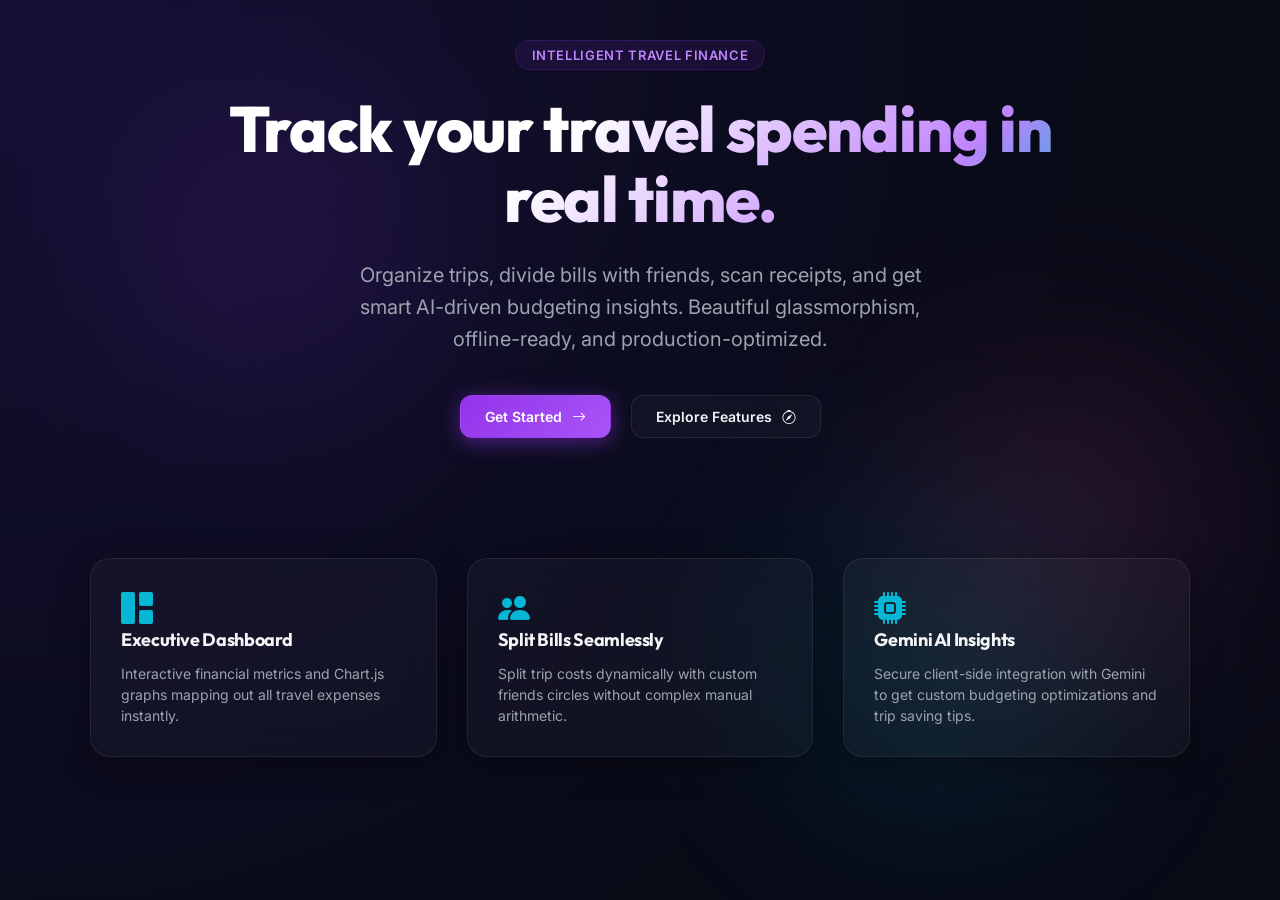
==== index.html @ d03bc019 "initial changes" ====
<!DOCTYPE html>
<html lang="en" data-theme="dark">
<head>
    <meta charset="UTF-8">
    <meta name="viewport" content="width=device-width, initial-scale=1.0">
    <title>TravelX - Modern Travel Expense Tracker</title>
    <link rel="stylesheet" href="style.css?v=1.0.1">
    <link rel="stylesheet" href="https://cdn.jsdelivr.net/npm/bootstrap-icons@1.11.3/font/bootstrap-icons.min.css">
    <script src="theme.js"></script>
</head>
<body>
    <!-- Decorative Background Orbs -->
    <div class="orb orb-primary"></div>
    <div class="orb orb-secondary"></div>
    <div class="orb orb-accent"></div>

    <!-- Main Container -->
    <main class="hero-section">
        <div class="hero-tag">Intelligent Travel Finance</div>
        <h1 class="hero-title">Track your travel spending in real time.</h1>
        <p class="hero-desc">
            Organize trips, divide bills with friends, scan receipts, and get smart AI-driven budgeting insights. Beautiful glassmorphism, offline-ready, and production-optimized.
        </p>
        <div class="hero-buttons">
            <button class="btn btn-primary" id="cta-start">
                Get Started <i class="bi bi-arrow-right"></i>
            </button>
            <button class="btn btn-secondary" id="cta-features">
                Explore Features <i class="bi bi-compass"></i>
            </button>
        </div>

        <!-- Features Showcase Grid -->
        <div class="features-preview" id="features-section">
            <div class="feature-box glass">
                <i class="feature-icon bi bi-grid-1x2-fill"></i>
                <h3 class="feature-title">Executive Dashboard</h3>
                <p class="feature-desc">Interactive financial metrics and Chart.js graphs mapping out all travel expenses instantly.</p>
            </div>
            <div class="feature-box glass">
                <i class="feature-icon bi bi-people-fill"></i>
                <h3 class="feature-title">Split Bills Seamlessly</h3>
                <p class="feature-desc">Split trip costs dynamically with custom friends circles without complex manual arithmetic.</p>
            </div>
            <div class="feature-box glass">
                <i class="feature-icon bi bi-cpu-fill"></i>
                <h3 class="feature-title">Gemini AI Insights</h3>
                <p class="feature-desc">Secure client-side integration with Gemini to get custom budgeting optimizations and trip saving tips.</p>
            </div>
        </div>
    </main>

    <script>
        document.getElementById("cta-start").addEventListener("click", () => {
            const user = localStorage.getItem("travel_tracker_user");
            if (user) {
                window.location.href = "dashboard.html";
            } else {
                window.location.href = "login.html";
            }
        });

        document.getElementById("cta-features").addEventListener("click", () => {
            document.getElementById("features-section").scrollIntoView({ behavior: "smooth" });
        });
    </script>
</body>
</html>
---- style.css ----
@import url('https://fonts.googleapis.com/css2?family=Inter:wght@300;400;500;600;700&family=Outfit:wght@300;400;500;600;700;800&display=swap');

/* --- DESIGN TOKENS / CSS VARIABLES --- */
:root {
    /* Fonts */
    --font-primary: 'Inter', sans-serif;
    --font-display: 'Outfit', sans-serif;

    /* Transition Speeds */
    --transition-fast: 0.2s cubic-bezier(0.4, 0, 0.2, 1);
    --transition-normal: 0.3s cubic-bezier(0.4, 0, 0.2, 1);
    --transition-slow: 0.5s cubic-bezier(0.4, 0, 0.2, 1);

    /* Border Radius */
    --radius-sm: 8px;
    --radius-md: 12px;
    --radius-lg: 20px;
    --radius-xl: 30px;
    --radius-round: 50%;

    /* Theme-specific (Dark Mode Default) */
    --bg-app: #080a16;
    --bg-gradient: radial-gradient(circle at 0% 0%, #151035 0%, #080a16 70%);
    --glass-bg: rgba(255, 255, 255, 0.03);
    --glass-bg-hover: rgba(255, 255, 255, 0.06);
    --glass-border: rgba(255, 255, 255, 0.08);
    --glass-border-focus: rgba(147, 51, 234, 0.4);
    --glass-shadow: 0 8px 32px 0 rgba(0, 0, 0, 0.37);
    --text-primary: #f3f4f6;
    --text-secondary: #9ca3af;
    --text-muted: #6b7280;
    
    /* Neon Colors */
    --primary: #9333ea;       /* Cyber Purple */
    --primary-glow: rgba(147, 51, 234, 0.5);
    --secondary: #06b6d4;     /* Cyber Cyan */
    --secondary-glow: rgba(6, 182, 212, 0.5);
    --accent: #ec4899;        /* Neon Pink */
    --accent-glow: rgba(236, 72, 153, 0.5);
    --success: #10b981;       /* Emerald */
    --warning: #f59e0b;       /* Amber */
    --danger: #ef4444;        /* Rose */

    /* Scrollbar */
    --scrollbar-bg: #0c0e1e;
    --scrollbar-thumb: #2d314d;
}

[data-theme="light"] {
    /* Theme-specific (Light Mode) */
    --bg-app: #f5f6fb;
    --bg-gradient: radial-gradient(circle at 0% 0%, #e0e4f8 0%, #f5f6fb 70%);
    --glass-bg: rgba(255, 255, 255, 0.45);
    --glass-bg-hover: rgba(255, 255, 255, 0.65);
    --glass-border: rgba(255, 255, 255, 0.5);
    --glass-border-focus: rgba(147, 51, 234, 0.6);
    --glass-shadow: 0 8px 32px 0 rgba(31, 38, 135, 0.07);
    --text-primary: #1f2937;
    --text-secondary: #4b5563;
    --text-muted: #9ca3af;
    
    /* Neon Adjustments for high contrast in light mode */
    --primary: #7e22ce;
    --primary-glow: rgba(126, 34, 206, 0.3);
    --secondary: #0891b2;
    --secondary-glow: rgba(8, 145, 178, 0.3);
    --accent: #db2777;
    --accent-glow: rgba(219, 39, 119, 0.3);
    
    /* Scrollbar */
    --scrollbar-bg: #f3f4f6;
    --scrollbar-thumb: #cbd5e1;
}

/* --- RESET & BASIC STYLES --- */
* {
    margin: 0;
    padding: 0;
    box-sizing: border-box;
    scrollbar-width: thin;
    scrollbar-color: var(--scrollbar-thumb) var(--scrollbar-bg);
}

*::-webkit-scrollbar {
    width: 6px;
    height: 6px;
}
*::-webkit-scrollbar-track {
    background: var(--scrollbar-bg);
}
*::-webkit-scrollbar-thumb {
    background: var(--scrollbar-thumb);
    border-radius: var(--radius-sm);
}

body {
    font-family: var(--font-primary);
    background: var(--bg-app);
    background-image: var(--bg-gradient);
    color: var(--text-primary);
    min-height: 100vh;
    overflow-x: hidden;
    transition: background var(--transition-slow), color var(--transition-normal);
}

h1, h2, h3, h4, h5, h6 {
    font-family: var(--font-display);
    font-weight: 700;
    letter-spacing: -0.02em;
}

a {
    color: inherit;
    text-decoration: none;
}

button, input, select, textarea {
    font-family: inherit;
    color: inherit;
    outline: none;
}

/* --- GLASSMORPHISM SYSTEM --- */
.glass {
    background: var(--glass-bg);
    backdrop-filter: blur(16px);
    -webkit-backdrop-filter: blur(16px);
    border: 1px solid var(--glass-border);
    border-radius: var(--radius-lg);
    box-shadow: var(--glass-shadow);
    transition: background var(--transition-normal), border var(--transition-normal), transform var(--transition-normal), box-shadow var(--transition-normal);
}

.glass-card {
    padding: 24px;
    margin-bottom: 20px;
}

.glass-card:hover {
    background: var(--glass-bg-hover);
    transform: translateY(-2px);
    box-shadow: 0 12px 40px 0 rgba(0, 0, 0, 0.4);
}

[data-theme="light"] .glass-card:hover {
    box-shadow: 0 12px 40px 0 rgba(31, 38, 135, 0.12);
}

/* --- BACKGROUND ORBS (DECORATIVE) --- */
.orb {
    position: absolute;
    width: 300px;
    height: 300px;
    border-radius: var(--radius-round);
    filter: blur(100px);
    z-index: -1;
    pointer-events: none;
    opacity: 0.15;
    animation: floatOrb 20s infinite alternate;
}

.orb-primary {
    background: var(--primary);
    top: 10%;
    left: 10%;
}

.orb-secondary {
    background: var(--secondary);
    bottom: 10%;
    right: 15%;
    animation-delay: 5s;
}

.orb-accent {
    background: var(--accent);
    top: 40%;
    right: 5%;
    animation-delay: 10s;
}

@keyframes floatOrb {
    0% { transform: translate(0, 0) scale(1); }
    100% { transform: translate(50px, 50px) scale(1.2); }
}

/* --- APP LAYOUT (SIDEBAR & MAIN) --- */
.app-container {
    display: flex;
    min-height: 100vh;
}

/* Sidebar Styling */
.sidebar {
    width: 280px;
    min-height: 100vh;
    padding: 30px 20px;
    display: flex;
    flex-direction: column;
    position: fixed;
    z-index: 100;
    border-radius: 0 var(--radius-xl) var(--radius-xl) 0;
    border-left: none;
    border-top: none;
    border-bottom: none;
    transition: transform var(--transition-normal);
}

.logo-container {
    display: flex;
    align-items: center;
    gap: 12px;
    padding: 0 10px;
    margin-bottom: 40px;
}

.logo-icon {
    font-size: 28px;
    background: linear-gradient(135deg, var(--primary), var(--secondary));
    -webkit-background-clip: text;
    -webkit-text-fill-color: transparent;
}

.logo-text {
    font-size: 22px;
    font-family: var(--font-display);
    font-weight: 800;
    background: linear-gradient(135deg, var(--text-primary), var(--text-secondary));
    -webkit-background-clip: text;
    -webkit-text-fill-color: transparent;
}

.nav-menu {
    list-style: none;
    display: flex;
    flex-direction: column;
    gap: 10px;
    margin-bottom: auto;
}

.nav-item a {
    display: flex;
    align-items: center;
    gap: 16px;
    padding: 14px 20px;
    border-radius: var(--radius-md);
    font-size: 15px;
    font-weight: 500;
    color: var(--text-secondary);
    transition: all var(--transition-fast);
}

.nav-item a:hover, .nav-item.active a {
    color: var(--text-primary);
    background: var(--glass-bg-hover);
    border: 1px solid var(--glass-border);
    transform: translateX(4px);
}

.nav-item.active a {
    background: linear-gradient(135deg, rgba(147, 51, 234, 0.15), rgba(6, 182, 212, 0.1));
    border-color: rgba(147, 51, 234, 0.3);
    box-shadow: 0 4px 20px 0 rgba(147, 51, 234, 0.15);
}

.nav-item.active a i {
    color: var(--secondary);
}

.sidebar-footer {
    display: flex;
    flex-direction: column;
    gap: 15px;
    padding-top: 20px;
    border-top: 1px solid var(--glass-border);
}

/* User Card in Sidebar */
.user-card {
    display: flex;
    align-items: center;
    gap: 12px;
    padding: 10px;
    border-radius: var(--radius-md);
    background: rgba(255, 255, 255, 0.02);
}

.user-avatar {
    width: 40px;
    height: 40px;
    border-radius: var(--radius-round);
    background: linear-gradient(135deg, var(--primary), var(--accent));
    display: flex;
    align-items: center;
    justify-content: center;
    font-weight: 700;
    color: white;
    font-size: 16px;
    box-shadow: 0 4px 10px rgba(0,0,0,0.2);
}

.user-info {
    display: flex;
    flex-direction: column;
    overflow: hidden;
}

.user-name {
    font-size: 14px;
    font-weight: 600;
    white-space: nowrap;
    text-overflow: ellipsis;
    overflow: hidden;
}

.user-role {
    font-size: 12px;
    color: var(--text-muted);
}

/* Main Dashboard Panel */
.main-content {
    flex: 1;
    margin-left: 280px;
    padding: 40px;
    min-height: 100vh;
    display: flex;
    flex-direction: column;
    gap: 30px;
    transition: margin-left var(--transition-normal);
}

/* Header Banner */
.page-header {
    display: flex;
    justify-content: space-between;
    align-items: center;
    margin-bottom: 10px;
}

.page-title {
    font-size: 32px;
    font-weight: 800;
    background: linear-gradient(135deg, var(--text-primary) 30%, var(--text-secondary));
    -webkit-background-clip: text;
    -webkit-text-fill-color: transparent;
}

.page-actions {
    display: flex;
    align-items: center;
    gap: 15px;
}

/* --- THEME TOGGLE & ICON BUTTONS --- */
.icon-btn {
    width: 44px;
    height: 44px;
    border-radius: var(--radius-md);
    background: var(--glass-bg);
    border: 1px solid var(--glass-border);
    cursor: pointer;
    display: flex;
    align-items: center;
    justify-content: center;
    font-size: 18px;
    color: var(--text-secondary);
    transition: all var(--transition-fast);
}

.icon-btn:hover {
    background: var(--glass-bg-hover);
    color: var(--text-primary);
    transform: translateY(-2px);
    box-shadow: 0 4px 15px rgba(0,0,0,0.1);
}

/* --- BUTTONS --- */
.btn {
    display: inline-flex;
    align-items: center;
    gap: 10px;
    padding: 12px 24px;
    font-size: 14px;
    font-weight: 600;
    border-radius: var(--radius-md);
    cursor: pointer;
    transition: all var(--transition-fast);
    border: 1px solid transparent;
}

.btn-primary {
    background: linear-gradient(135deg, var(--primary), #a855f7);
    color: white;
    box-shadow: 0 4px 20px 0 var(--primary-glow);
}

.btn-primary:hover {
    transform: translateY(-2px);
    box-shadow: 0 8px 25px 0 var(--primary-glow);
    background: linear-gradient(135deg, #a855f7, #c084fc);
}

.btn-secondary {
    background: var(--glass-bg);
    color: var(--text-primary);
    border: 1px solid var(--glass-border);
}

.btn-secondary:hover {
    background: var(--glass-bg-hover);
    transform: translateY(-2px);
}

.btn-accent {
    background: linear-gradient(135deg, var(--secondary), #06b6d4);
    color: white;
    box-shadow: 0 4px 20px 0 var(--secondary-glow);
}

.btn-accent:hover {
    transform: translateY(-2px);
    box-shadow: 0 8px 25px 0 var(--secondary-glow);
}

.btn-danger {
    background: rgba(239, 68, 68, 0.15);
    color: #f87171;
    border: 1px solid rgba(239, 68, 68, 0.3);
}

.btn-danger:hover {
    background: rgba(239, 68, 68, 0.3);
    transform: translateY(-2px);
}

.btn-sm {
    padding: 8px 16px;
    font-size: 12px;
}

/* --- CARDS & STATISTICS GRID --- */
.stats-grid {
    display: grid;
    grid-template-columns: repeat(auto-fit, minmax(220px, 1fr));
    gap: 20px;
}

.stat-card {
    position: relative;
    overflow: hidden;
    padding: 24px;
}

.stat-card::after {
    content: '';
    position: absolute;
    top: 0;
    left: 0;
    width: 4px;
    height: 100%;
    background: var(--primary);
}

.stat-card.cyan::after { background: var(--secondary); }
.stat-card.pink::after { background: var(--accent); }
.stat-card.emerald::after { background: var(--success); }

.stat-title {
    font-size: 14px;
    color: var(--text-muted);
    margin-bottom: 8px;
    font-weight: 500;
}

.stat-value {
    font-size: 28px;
    font-weight: 700;
    font-family: var(--font-display);
    margin-bottom: 6px;
}

.stat-change {
    font-size: 12px;
    display: flex;
    align-items: center;
    gap: 4px;
}

.stat-change.up { color: var(--success); }
.stat-change.down { color: var(--danger); }

/* --- ANALYTICS SECTION --- */
.analytics-grid {
    display: grid;
    grid-template-columns: 2fr 1fr;
    gap: 20px;
}

@media (max-width: 1024px) {
    .analytics-grid {
        grid-template-columns: 1fr;
    }
}

.chart-container {
    width: 100%;
    height: 300px;
    position: relative;
}

/* --- LISTS & TABLES --- */
.list-header {
    display: flex;
    justify-content: space-between;
    align-items: center;
    margin-bottom: 20px;
}

.list-title {
    font-size: 20px;
    font-weight: 700;
}

.table-responsive {
    width: 100%;
    overflow-x: auto;
}

.custom-table {
    width: 100%;
    border-collapse: collapse;
    text-align: left;
}

.custom-table th {
    padding: 16px;
    color: var(--text-secondary);
    font-weight: 600;
    font-size: 13px;
    text-transform: uppercase;
    letter-spacing: 0.05em;
    border-bottom: 1px solid var(--glass-border);
}

.custom-table td {
    padding: 16px;
    border-bottom: 1px solid rgba(255, 255, 255, 0.03);
    font-size: 14px;
    vertical-align: middle;
}

.custom-table tr:last-child td {
    border-bottom: none;
}

.custom-table tbody tr {
    transition: all var(--transition-fast);
}

.custom-table tbody tr:hover {
    background: rgba(255, 255, 255, 0.02);
}

.category-badge {
    display: inline-flex;
    align-items: center;
    gap: 6px;
    padding: 4px 10px;
    font-size: 12px;
    font-weight: 600;
    border-radius: 20px;
}

.category-food { background: rgba(239, 68, 68, 0.15); color: #f87171; }
.category-transport { background: rgba(59, 130, 246, 0.15); color: #60a5fa; }
.category-lodging { background: rgba(168, 85, 247, 0.15); color: #c084fc; }
.category-activities { background: rgba(245, 158, 11, 0.15); color: #fbbf24; }
.category-other { background: rgba(107, 114, 128, 0.15); color: #9ca3af; }

/* --- INPUTS & FORM CONTROLS --- */
.form-group {
    display: flex;
    flex-direction: column;
    gap: 8px;
    margin-bottom: 20px;
}

.form-label {
    font-size: 14px;
    font-weight: 500;
    color: var(--text-secondary);
}

.form-control {
    width: 100%;
    padding: 12px 16px;
    background: rgba(0, 0, 0, 0.2);
    border: 1px solid var(--glass-border);
    border-radius: var(--radius-md);
    color: var(--text-primary);
    font-size: 14px;
    transition: all var(--transition-fast);
}

[data-theme="light"] .form-control {
    background: rgba(255, 255, 255, 0.5);
}

.form-control:focus {
    border-color: var(--primary);
    box-shadow: 0 0 15px 0 var(--primary-glow);
    background: rgba(0, 0, 0, 0.3);
}

[data-theme="light"] .form-control:focus {
    background: rgba(255, 255, 255, 0.8);
}

select.form-control {
    cursor: pointer;
}

select.form-control option {
    background: var(--bg-app);
    color: var(--text-primary);
}

/* --- MODALS --- */
.modal-overlay {
    position: fixed;
    top: 0;
    left: 0;
    right: 0;
    bottom: 0;
    background: rgba(0, 0, 0, 0.6);
    backdrop-filter: blur(10px);
    z-index: 1000;
    display: flex;
    align-items: center;
    justify-content: center;
    opacity: 0;
    pointer-events: none;
    transition: opacity var(--transition-normal);
}

.modal-overlay.active {
    opacity: 1;
    pointer-events: auto;
}

.modal-content {
    width: 100%;
    max-width: 500px;
    padding: 30px;
    transform: translateY(20px) scale(0.95);
    transition: all var(--transition-normal);
}

.modal-overlay.active .modal-content {
    transform: translateY(0) scale(1);
}

.modal-header {
    display: flex;
    justify-content: space-between;
    align-items: center;
    margin-bottom: 24px;
}

.modal-close {
    font-size: 24px;
    cursor: pointer;
    color: var(--text-secondary);
    transition: color var(--transition-fast);
}

.modal-close:hover {
    color: var(--text-primary);
}

/* --- TRIP CARDS (GRID) --- */
.trips-grid {
    display: grid;
    grid-template-columns: repeat(auto-fill, minmax(280px, 1fr));
    gap: 24px;
}

.trip-card {
    display: flex;
    flex-direction: column;
    height: 380px;
    position: relative;
    overflow: hidden;
}

.trip-image {
    width: 100%;
    height: 160px;
    object-fit: cover;
    border-radius: var(--radius-lg) var(--radius-lg) 0 0;
    background: linear-gradient(135deg, var(--primary), var(--secondary));
}

.trip-card-body {
    padding: 20px;
    display: flex;
    flex-direction: column;
    justify-content: space-between;
    flex: 1;
}

.trip-title {
    font-size: 20px;
    font-weight: 700;
    margin-bottom: 8px;
    white-space: nowrap;
    text-overflow: ellipsis;
    overflow: hidden;
}

.trip-dates {
    font-size: 12px;
    color: var(--text-muted);
    margin-bottom: 15px;
    display: flex;
    align-items: center;
    gap: 6px;
}

.trip-budget-progress {
    margin-top: 10px;
}

.progress-info {
    display: flex;
    justify-content: space-between;
    font-size: 12px;
    margin-bottom: 6px;
}

.progress-bar-bg {
    width: 100%;
    height: 6px;
    background: rgba(255, 255, 255, 0.05);
    border-radius: 3px;
    overflow: hidden;
}

[data-theme="light"] .progress-bar-bg {
    background: rgba(0, 0, 0, 0.05);
}

.progress-bar {
    height: 100%;
    border-radius: 3px;
    transition: width var(--transition-slow) ease;
}

.progress-safe { background: var(--success); }
.progress-warn { background: var(--warning); }
.progress-danger { background: var(--danger); }

/* --- SPLIT BILL PANEL --- */
.split-bill-box {
    display: grid;
    grid-template-columns: 1fr 1fr;
    gap: 24px;
}

@media (max-width: 768px) {
    .split-bill-box {
        grid-template-columns: 1fr;
    }
}

.friends-list {
    display: flex;
    flex-direction: column;
    gap: 10px;
    max-height: 220px;
    overflow-y: auto;
    padding-right: 5px;
}

.friend-item {
    display: flex;
    justify-content: space-between;
    align-items: center;
    padding: 10px 14px;
    background: rgba(255, 255, 255, 0.02);
    border: 1px solid var(--glass-border);
    border-radius: var(--radius-md);
}

.friend-remove {
    cursor: pointer;
    color: var(--danger);
    font-size: 14px;
}

.debt-item {
    padding: 12px;
    background: rgba(255,255,255,0.01);
    border-left: 3px solid var(--secondary);
    border-radius: 0 var(--radius-sm) var(--radius-sm) 0;
    font-size: 13px;
    margin-bottom: 8px;
}

/* --- AI INSIGHTS CHAT PANEL --- */
.insights-container {
    display: grid;
    grid-template-columns: 320px 1fr;
    gap: 24px;
    height: calc(100vh - 150px);
}

@media (max-width: 992px) {
    .insights-container {
        grid-template-columns: 1fr;
        height: auto;
    }
}

.ai-controls {
    display: flex;
    flex-direction: column;
    gap: 20px;
}

.chat-box {
    display: flex;
    flex-direction: column;
    height: 100%;
    min-height: 480px;
    overflow: hidden;
}

.chat-header {
    padding: 16px 24px;
    border-bottom: 1px solid var(--glass-border);
    display: flex;
    align-items: center;
    gap: 12px;
}

.ai-avatar {
    width: 36px;
    height: 36px;
    border-radius: var(--radius-round);
    background: linear-gradient(135deg, var(--secondary), var(--primary));
    display: flex;
    align-items: center;
    justify-content: center;
    color: white;
}

.chat-messages {
    flex: 1;
    overflow-y: auto;
    padding: 24px;
    display: flex;
    flex-direction: column;
    gap: 16px;
    background: rgba(0,0,0,0.1);
}

.message {
    max-width: 80%;
    padding: 14px 18px;
    border-radius: var(--radius-lg);
    line-height: 1.5;
    font-size: 14px;
    animation: fadeIn var(--transition-fast) ease-out;
}

.message-ai {
    background: rgba(255,255,255,0.03);
    border: 1px solid var(--glass-border);
    align-self: flex-start;
    border-bottom-left-radius: var(--radius-sm);
}

.message-user {
    background: linear-gradient(135deg, var(--primary), rgba(147, 51, 234, 0.6));
    color: white;
    align-self: flex-end;
    border-bottom-right-radius: var(--radius-sm);
    box-shadow: 0 4px 15px var(--primary-glow);
}

.chat-input-area {
    padding: 16px 24px;
    border-top: 1px solid var(--glass-border);
    display: flex;
    gap: 12px;
}

.chat-input {
    flex: 1;
    background: rgba(0,0,0,0.2);
    border: 1px solid var(--glass-border);
    border-radius: var(--radius-md);
    padding: 12px 18px;
    color: var(--text-primary);
    font-size: 14px;
}

.chat-input:focus {
    border-color: var(--secondary);
    box-shadow: 0 0 15px var(--secondary-glow);
}

/* --- LANDING HERO PAGE --- */
.hero-section {
    display: flex;
    flex-direction: column;
    align-items: center;
    justify-content: center;
    text-align: center;
    min-height: 80vh;
    padding: 40px 20px;
    position: relative;
}

.hero-tag {
    background: rgba(147, 51, 234, 0.1);
    color: #c084fc;
    border: 1px solid rgba(147, 51, 234, 0.2);
    padding: 6px 16px;
    border-radius: 30px;
    font-size: 13px;
    font-weight: 600;
    margin-bottom: 24px;
    letter-spacing: 0.05em;
    text-transform: uppercase;
}

.hero-title {
    font-size: 64px;
    font-weight: 800;
    line-height: 1.1;
    margin-bottom: 24px;
    font-family: var(--font-display);
    max-width: 900px;
    background: linear-gradient(135deg, #ffffff 40%, #c084fc 80%, #06b6d4);
    -webkit-background-clip: text;
    -webkit-text-fill-color: transparent;
}

[data-theme="light"] .hero-title {
    background: linear-gradient(135deg, #1e1b4b 40%, #7e22ce 80%, #0891b2);
    -webkit-background-clip: text;
    -webkit-text-fill-color: transparent;
}

.hero-desc {
    font-size: 20px;
    color: var(--text-secondary);
    max-width: 600px;
    margin-bottom: 40px;
    line-height: 1.6;
}

.hero-buttons {
    display: flex;
    gap: 20px;
    margin-bottom: 80px;
}

.features-preview {
    display: grid;
    grid-template-columns: repeat(3, 1fr);
    gap: 30px;
    width: 100%;
    max-width: 1100px;
    margin-top: 40px;
}

@media (max-width: 768px) {
    .hero-title { font-size: 40px; }
    .hero-desc { font-size: 16px; }
    .features-preview { grid-template-columns: 1fr; }
    .hero-buttons { flex-direction: column; width: 100%; max-width: 300px; }
}

.feature-box {
    padding: 30px;
    text-align: left;
}

.feature-icon {
    font-size: 32px;
    color: var(--secondary);
    margin-bottom: 20px;
}

.feature-title {
    font-size: 18px;
    font-weight: 700;
    margin-bottom: 12px;
}

.feature-desc {
    font-size: 14px;
    color: var(--text-secondary);
    line-height: 1.5;
}

/* --- AUTH SCREENS --- */
.auth-container {
    display: flex;
    align-items: center;
    justify-content: center;
    min-height: 100vh;
    padding: 20px;
}

.auth-box {
    width: 100%;
    max-width: 440px;
    padding: 40px;
}

.auth-header {
    text-align: center;
    margin-bottom: 30px;
}

.auth-logo {
    display: flex;
    align-items: center;
    justify-content: center;
    gap: 12px;
    margin-bottom: 16px;
}

.auth-title {
    font-size: 24px;
    font-weight: 800;
}

.auth-subtitle {
    font-size: 14px;
    color: var(--text-muted);
}

.auth-footer {
    text-align: center;
    margin-top: 24px;
    font-size: 14px;
    color: var(--text-secondary);
}

.auth-link {
    color: var(--secondary);
    font-weight: 600;
}

.auth-link:hover {
    text-decoration: underline;
}

/* Toast Notifications */
.toast-container {
    position: fixed;
    bottom: 30px;
    right: 30px;
    z-index: 2000;
    display: flex;
    flex-direction: column;
    gap: 10px;
}

.toast {
    display: flex;
    align-items: center;
    gap: 12px;
    padding: 14px 20px;
    border-radius: var(--radius-md);
    background: rgba(15, 23, 42, 0.9);
    border: 1px solid var(--glass-border);
    color: white;
    box-shadow: 0 10px 30px rgba(0,0,0,0.3);
    font-size: 14px;
    min-width: 250px;
    animation: slideInRight var(--transition-fast) ease;
}

.toast-success { border-left: 4px solid var(--success); }
.toast-error { border-left: 4px solid var(--danger); }
.toast-warning { border-left: 4px solid var(--warning); }

/* --- COMMON UTILITIES & ANIMATIONS --- */
.text-center { text-align: center; }
.flex-between { display: flex; justify-content: space-between; align-items: center; }
.gap-10 { gap: 10px; }
.mt-20 { margin-top: 20px; }

@keyframes fadeIn {
    from { opacity: 0; transform: translateY(10px); }
    to { opacity: 1; transform: translateY(0); }
}

@keyframes slideInRight {
    from { transform: translateX(100%); opacity: 0; }
    to { transform: translateX(0); opacity: 1; }
}

/* Responsive adjustments */
@media (max-width: 768px) {
    .sidebar {
        transform: translateX(-100%);
    }
    .sidebar.active {
        transform: translateX(0);
    }
    .main-content {
        margin-left: 0;
        padding: 20px;
    }
}
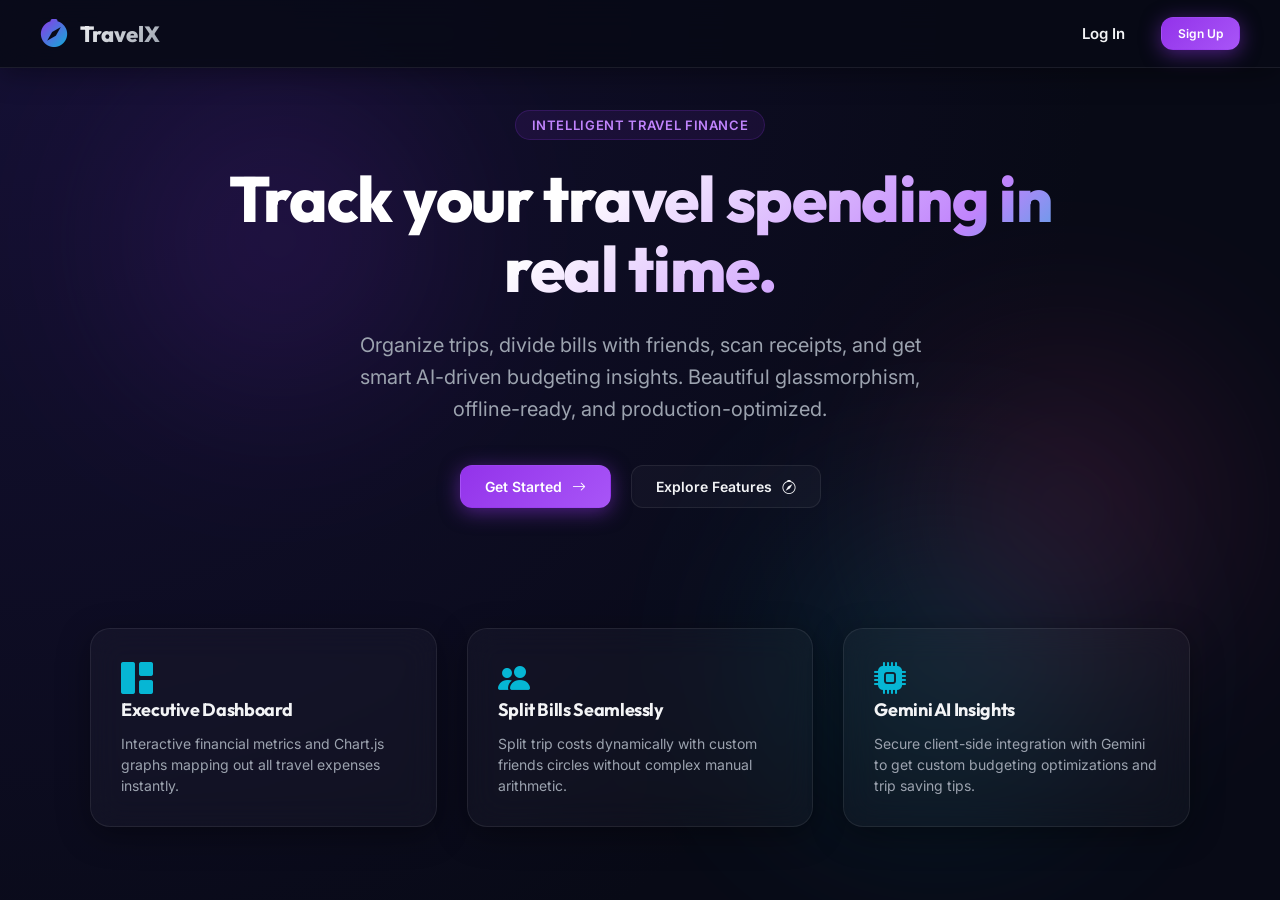
==== commit 0a9310ee: "Initial commit" ====
--- a/index.html
+++ b/index.html
@@ -4,11 +4,23 @@
     <meta charset="UTF-8">
     <meta name="viewport" content="width=device-width, initial-scale=1.0">
     <title>TravelX - Modern Travel Expense Tracker</title>
-    <link rel="stylesheet" href="style.css?v=1.0.1">
+    <link rel="stylesheet" href="style.css?v=1.0.2">
     <link rel="stylesheet" href="https://cdn.jsdelivr.net/npm/bootstrap-icons@1.11.3/font/bootstrap-icons.min.css">
     <script src="theme.js"></script>
 </head>
-<body>
+<body style="padding-top: 70px;">
+    <!-- Landing Header -->
+    <header id="landing-header" style="position: fixed; top: 0; left: 0; width: 100%; z-index: 9999; padding: 16px 40px; display: flex; justify-content: space-between; align-items: center; box-sizing: border-box; background: rgba(8, 10, 22, 0.85); backdrop-filter: blur(20px); -webkit-backdrop-filter: blur(20px); border-bottom: 1px solid rgba(255, 255, 255, 0.08); box-shadow: 0 4px 30px rgba(0, 0, 0, 0.4);">
+        <a href="index.html" class="logo-container" style="margin-bottom: 0; padding: 0; text-decoration: none;">
+            <i class="logo-icon bi bi-compass-fill"></i>
+            <span class="logo-text">TravelX</span>
+        </a>
+        <nav style="display: flex; gap: 20px; align-items: center;">
+            <a href="login.html" style="font-size: 15px; font-weight: 600; color: #f3f4f6; text-decoration: none; padding: 8px 16px; border-radius: 8px; transition: background 0.2s;">Log In</a>
+            <a href="register.html" class="btn btn-primary btn-sm">Sign Up</a>
+        </nav>
+    </header>
+
     <!-- Decorative Background Orbs -->
     <div class="orb orb-primary"></div>
     <div class="orb orb-secondary"></div>
--- a/style.css
+++ b/style.css
@@ -913,6 +913,41 @@
 }
 
 /* --- LANDING HERO PAGE --- */
+.landing-header {
+    display: flex;
+    justify-content: space-between;
+    align-items: center;
+    padding: 24px 40px;
+    position: absolute;
+    top: 0;
+    left: 0;
+    right: 0;
+    z-index: 100;
+}
+
+.landing-nav {
+    display: flex;
+    align-items: center;
+    gap: 20px;
+}
+
+.landing-nav .nav-link {
+    font-size: 15px;
+    font-weight: 500;
+    color: var(--text-secondary);
+    transition: color var(--transition-fast);
+}
+
+.landing-nav .nav-link:hover {
+    color: var(--text-primary);
+}
+
+@media (max-width: 768px) {
+    .landing-header {
+        padding: 20px;
+    }
+}
+
 .hero-section {
     display: flex;
     flex-direction: column;
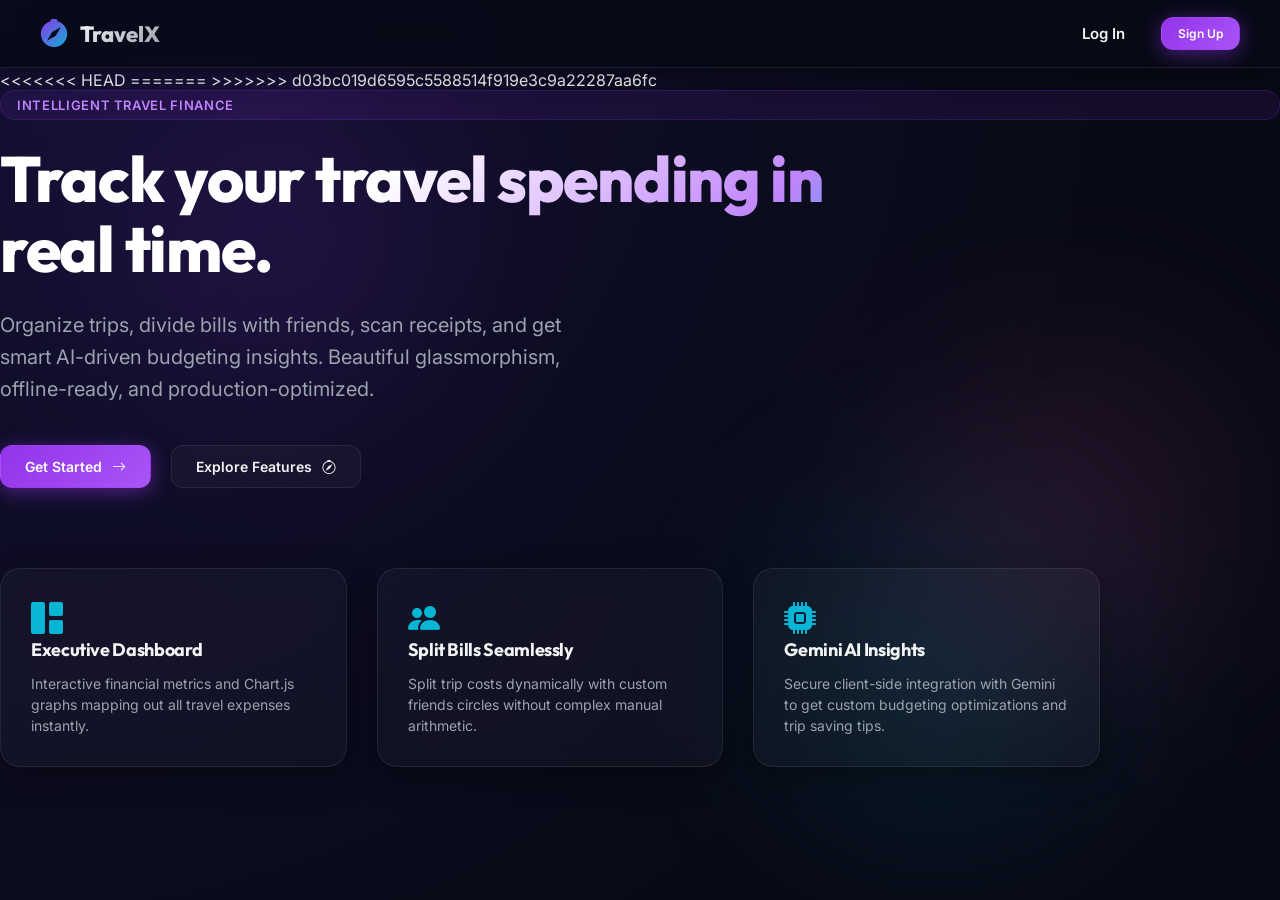
==== commit 5900fe24: "Resolved merge conflicts" ====
--- a/index.html
+++ b/index.html
@@ -4,6 +4,7 @@
     <meta charset="UTF-8">
     <meta name="viewport" content="width=device-width, initial-scale=1.0">
     <title>TravelX - Modern Travel Expense Tracker</title>
+<<<<<<< HEAD
     <link rel="stylesheet" href="style.css?v=1.0.2">
     <link rel="stylesheet" href="https://cdn.jsdelivr.net/npm/bootstrap-icons@1.11.3/font/bootstrap-icons.min.css">
     <script src="theme.js"></script>
@@ -21,6 +22,13 @@
         </nav>
     </header>
 
+=======
+    <link rel="stylesheet" href="style.css?v=1.0.1">
+    <link rel="stylesheet" href="https://cdn.jsdelivr.net/npm/bootstrap-icons@1.11.3/font/bootstrap-icons.min.css">
+    <script src="theme.js"></script>
+</head>
+<body>
+>>>>>>> d03bc019d6595c5588514f919e3c9a22287aa6fc
     <!-- Decorative Background Orbs -->
     <div class="orb orb-primary"></div>
     <div class="orb orb-secondary"></div>
--- a/style.css
+++ b/style.css
@@ -913,6 +913,7 @@
 }
 
 /* --- LANDING HERO PAGE --- */
+<<<<<<< HEAD
 .landing-header {
     display: flex;
     justify-content: space-between;
@@ -948,6 +949,8 @@
     }
 }
 
+=======
+>>>>>>> d03bc019d6595c5588514f919e3c9a22287aa6fc
 .hero-section {
     display: flex;
     flex-direction: column;
--- a/style.css
+++ b/style.css
@@ -913,6 +913,7 @@
 }
 
 /* --- LANDING HERO PAGE --- */
+<<<<<<< HEAD
 .landing-header {
     display: flex;
     justify-content: space-between;
@@ -948,6 +949,8 @@
     }
 }
 
+=======
+>>>>>>> d03bc019d6595c5588514f919e3c9a22287aa6fc
 .hero-section {
     display: flex;
     flex-direction: column;
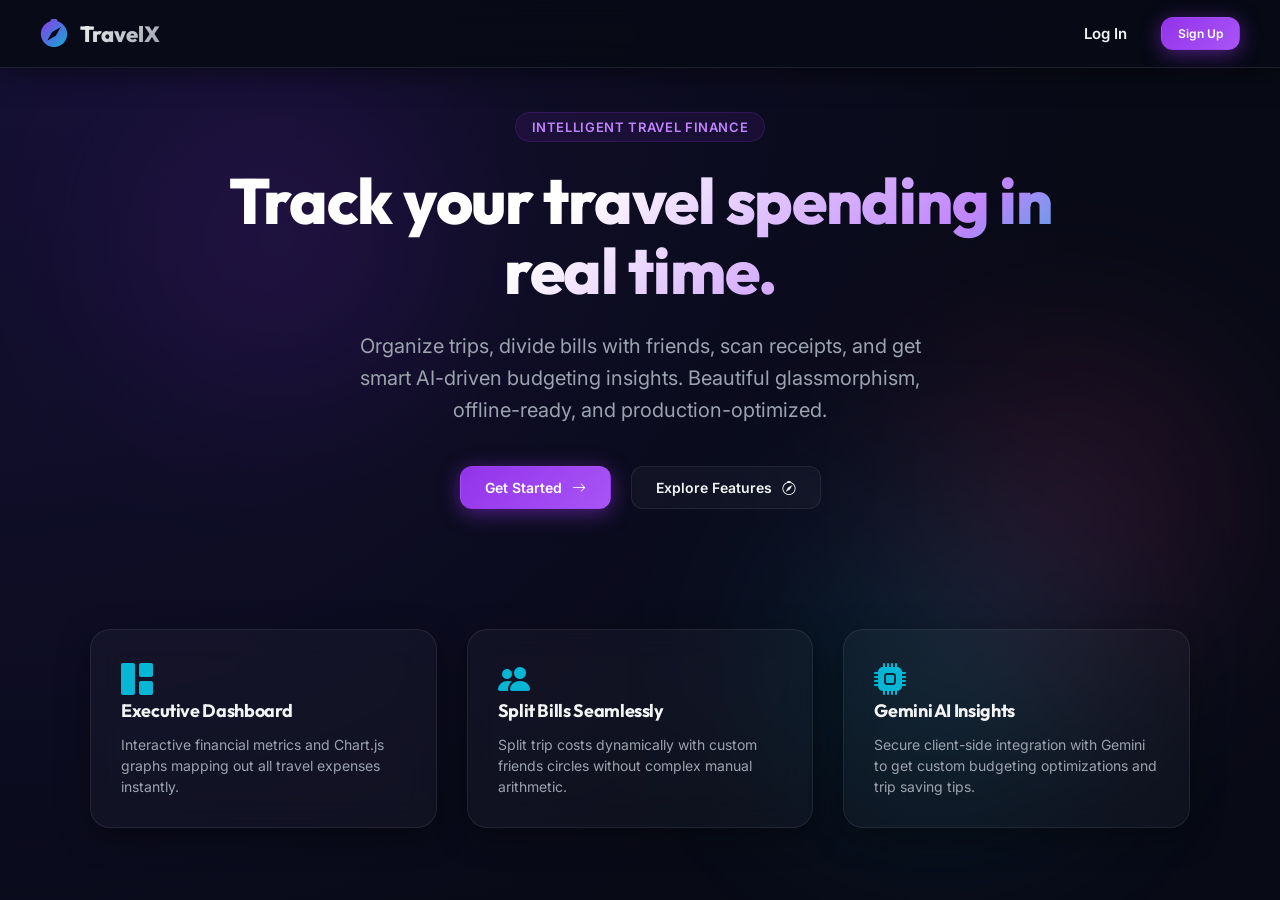
==== commit f7711db8: "Fix: Resolve merge conflict in index.html, restore visible header and centered hero" ====
--- a/index.html
+++ b/index.html
@@ -4,31 +4,71 @@
     <meta charset="UTF-8">
     <meta name="viewport" content="width=device-width, initial-scale=1.0">
     <title>TravelX - Modern Travel Expense Tracker</title>
-<<<<<<< HEAD
-    <link rel="stylesheet" href="style.css?v=1.0.2">
+    <meta name="description" content="TravelX - Track your travel spending in real time. Organize trips, split bills, and get AI-driven budgeting insights.">
+    <link rel="stylesheet" href="style.css?v=1.0.3">
     <link rel="stylesheet" href="https://cdn.jsdelivr.net/npm/bootstrap-icons@1.11.3/font/bootstrap-icons.min.css">
     <script src="theme.js"></script>
+    <style>
+        #landing-header {
+            position: fixed;
+            top: 0;
+            left: 0;
+            width: 100%;
+            z-index: 9999;
+            padding: 16px 40px;
+            display: flex;
+            justify-content: space-between;
+            align-items: center;
+            box-sizing: border-box;
+            background: rgba(8, 10, 22, 0.92);
+            backdrop-filter: blur(20px);
+            -webkit-backdrop-filter: blur(20px);
+            border-bottom: 1px solid rgba(255, 255, 255, 0.1);
+            box-shadow: 0 4px 30px rgba(0, 0, 0, 0.5);
+        }
+        #landing-header .logo-link {
+            display: flex;
+            align-items: center;
+            gap: 12px;
+            text-decoration: none;
+        }
+        #landing-header .nav-login {
+            font-size: 15px;
+            font-weight: 600;
+            color: #f3f4f6;
+            text-decoration: none;
+            padding: 8px 18px;
+            border-radius: 8px;
+            transition: background 0.2s;
+        }
+        #landing-header .nav-login:hover {
+            background: rgba(255,255,255,0.08);
+        }
+        .hero-section {
+            display: flex;
+            flex-direction: column;
+            align-items: center;
+            justify-content: center;
+            text-align: center;
+            min-height: 100vh;
+            padding: 100px 20px 60px;
+            position: relative;
+        }
+    </style>
 </head>
-<body style="padding-top: 70px;">
+<body>
     <!-- Landing Header -->
-    <header id="landing-header" style="position: fixed; top: 0; left: 0; width: 100%; z-index: 9999; padding: 16px 40px; display: flex; justify-content: space-between; align-items: center; box-sizing: border-box; background: rgba(8, 10, 22, 0.85); backdrop-filter: blur(20px); -webkit-backdrop-filter: blur(20px); border-bottom: 1px solid rgba(255, 255, 255, 0.08); box-shadow: 0 4px 30px rgba(0, 0, 0, 0.4);">
-        <a href="index.html" class="logo-container" style="margin-bottom: 0; padding: 0; text-decoration: none;">
+    <header id="landing-header">
+        <a href="index.html" class="logo-link">
             <i class="logo-icon bi bi-compass-fill"></i>
             <span class="logo-text">TravelX</span>
         </a>
-        <nav style="display: flex; gap: 20px; align-items: center;">
-            <a href="login.html" style="font-size: 15px; font-weight: 600; color: #f3f4f6; text-decoration: none; padding: 8px 16px; border-radius: 8px; transition: background 0.2s;">Log In</a>
+        <nav style="display: flex; gap: 16px; align-items: center;">
+            <a href="login.html" class="nav-login">Log In</a>
             <a href="register.html" class="btn btn-primary btn-sm">Sign Up</a>
         </nav>
     </header>
 
-=======
-    <link rel="stylesheet" href="style.css?v=1.0.1">
-    <link rel="stylesheet" href="https://cdn.jsdelivr.net/npm/bootstrap-icons@1.11.3/font/bootstrap-icons.min.css">
-    <script src="theme.js"></script>
-</head>
-<body>
->>>>>>> d03bc019d6595c5588514f919e3c9a22287aa6fc
     <!-- Decorative Background Orbs -->
     <div class="orb orb-primary"></div>
     <div class="orb orb-secondary"></div>
